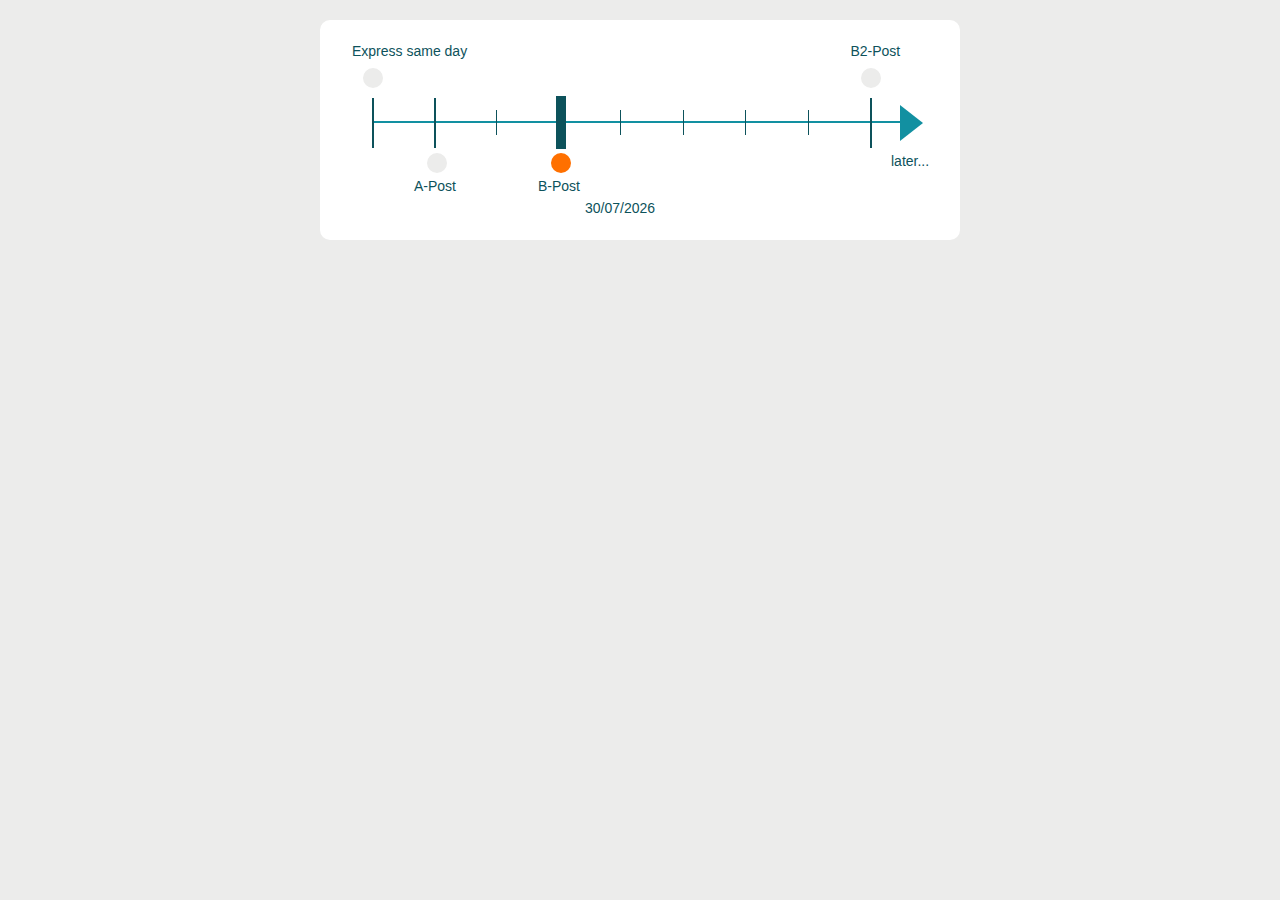
==== slider-04/index.html @ ef137e27 "first commit slider" ====
<!DOCTYPE html>
<html lang="en">
    <head>
        <meta charset="UTF-8">
        <meta http-equiv="X-UA-Compatible" content="IE=edge">
        <meta name="viewport" content="width=device-width, initial-scale=1.0">
        <title>Date Range Slider</title>
        <link rel="stylesheet" href="styles.css">
    </head>
    <body>

        <div class="slider-wrapper">
            <div class="slider-container">

                <!-- <div class="marker option">
                    <div class="marker__label">Express same day</div>
                </div>
                <div class="marker marker-1 option">
                    <div class="marker__label">A-post</div>
                </div>
                <div class="marker"></div>
                <div class="marker option selected">
                    <div class="marker__label">B-post</div>
                </div>
                <div class="marker"></div>
                <div class="marker"></div>
                <div class="marker"></div>
                <div class="marker"></div>
                <div class="marker"></div>
                <div class="marker option">
                    <div class="marker__label">B2-Post</div>
                </div> -->

                <input type="range" min="0" class="slider" step="1"
                    id="myRange" list="markers" />

                <div class="later"></div>
                <div id="date-display" class="value"></div>
            </div>
        </div>

        <script src="script.js"></script>
    </body>
</html>
---- slider-04/styles.css ----
body {
  text-align: center;
  background-color: #ececeb;
  font-family: Arial, Helvetica, sans-serif;
  font-size: 14px;
}
.value {
  font-size: 14px;
  margin: 70px auto 0 auto;
  text-align: center;
  line-height: 14px;
  display: inline-block;
  padding: 5px;
}

.slider-wrapper {
  color: #0d525b;
  max-width: 500px;
  margin: 20px auto;
  position: relative;
  padding: 90px 90px 20px 50px;
  background-color: white;
  border-radius: 10px;
}

/* Extend the line to the right */
.slider-wrapper::before{
  position: absolute;
  height: 0px;
  border-top:solid 2px #1290a1;
  width: 50px;
  content:"";
  top:101px;
  right:40px;
}

.later{
  position: absolute;
  content:"";
  top:-5px;
  right:-53px;
  width: 0; 
  height: 0; 
  border-top: 18px solid transparent;
  border-bottom: 18px solid transparent;
  border-left: 23px solid #1290a1;
}

.later:hover{
  border-left: 23px solid #0d525b;
  cursor: pointer;
}

.later::after{
  font-size:14px;
  content:"later...";
  position:absolute;
  left:-32px;
  top:30px;
}

/* to change the position in firefox so that it all lines up */
@-moz-document url-prefix(){
  .slider-wrapper::before{
    top:99px;
  }
  .later{
    top:-7px;
  }

}


.slider-container {
  width: 100%;
  /* border:solid 1px hotpink; */
  position: relative;
}

.marker {
  height: 25px;
  width: 1px;
  background-color: #0d525b;
  top: 0;
  position: absolute;
  z-index: 1;
}

.option.marker {
  height: 50px;
  width: 2px;
  top: -12px;
}

.option.marker::before {
  position: absolute;
  content: "";
  height: 20px;
  width: 20px;
  border-radius: 50%;
  background-color: #ececeb;
  top: -30px;
  left: -9px;
}

.option.marker:nth-child(odd)::before {
  top: 55px;
  left: -7px;
}

/* .option.marker:hover::before {
  background-color: orange;
} */

.selected.marker::before {
  background-color: #ff7000;
  
}

.option.marker .marker__label {
  position: absolute;
  /* content: "hello"; */
  /* background-color:hotpink; */
  top: -55px;
  left: -1000%;
  /* width:100px; */
  white-space: nowrap;
  display: block;
  /* display:none; */
}

.option.marker:nth-child(odd) .marker__label {
  /* background-color:hotpink; */
  top: 80px;
}

/* The slider itself */
.slider {
  -webkit-appearance: none; /* Override default CSS styles */
  appearance: none;
  width: 100%; /* Full-width */
  height: 2px; /* Specified height */
  background: #1290a1; /* Grey background */
  /* opacity:0.5 */
  /*  outline: none; Remove outline */
  /* opacity: 0.7; /* Set transparency (for mouse-over effects on hover) */
  /*-webkit-transition: .2s; /* 0.2 seconds transition on hover */
  /* transition: opacity .2s; */
  z-index: 200;
}

/* Mouse-over effects */
.slider:hover {
  /*opacity: 1; Fully shown on mouse-over */
}

/* The slider handle (use -webkit- (Chrome, Opera, Safari, Edge) and -moz- (Firefox) to override default look) */
.slider::-webkit-slider-thumb {
  -webkit-appearance: none; /* Override default look */
  appearance: none;
  width: 10px; /* Set a specific slider handle width */
  height: 53px; /* Slider handle height */
  background-color: #0d525b; /* Green background */
  cursor: pointer; /* Cursor on hover */
}

.slider::-moz-range-thumb {
  width: 10px; /* Set a specific slider handle width */
  height: 56px; /* Slider handle height */
  background-color: #0d525b; /* Green background */
  cursor: pointer; /* Cursor on hover */
}
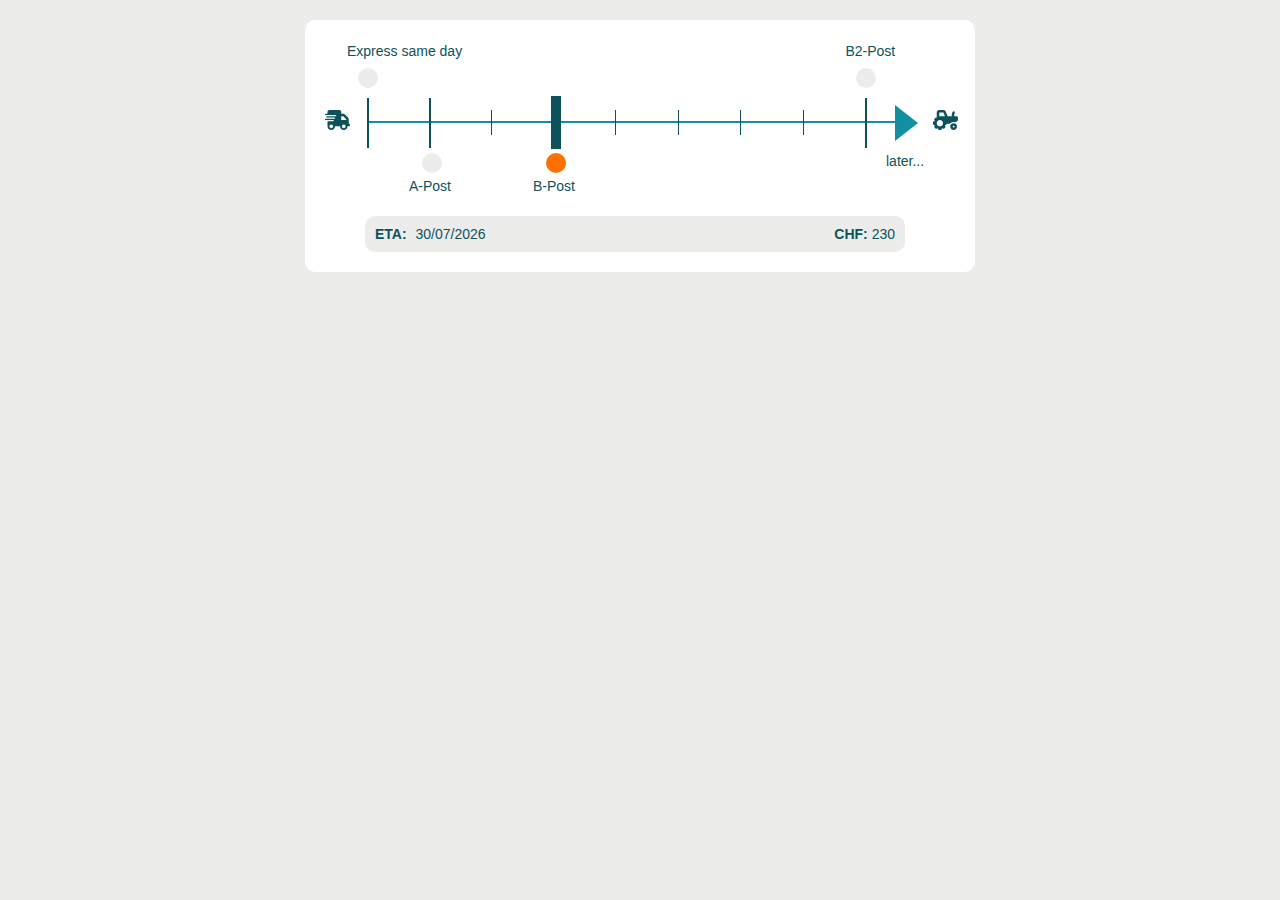
==== commit e7550b65: "added price and calendar modal" ====
--- a/slider-04/index.html
+++ b/slider-04/index.html
@@ -10,6 +10,10 @@
     <body>
 
         <div class="slider-wrapper">
+            <div class="fast-icon"></div>
+            <div class="slow-icon"></div>
+          
+
             <div class="slider-container">
 
                 <!-- <div class="marker option">
@@ -34,10 +38,19 @@
                 <input type="range" min="0" class="slider" step="1"
                     id="myRange" list="markers" />
 
-                <div class="later"></div>
-                <div id="date-display" class="value"></div>
+                <div class="later" data-open-modal></div>
+                <div class="info">
+                   <strong>ETA: </strong><div id="date-display" class="eta"></div>
+                   <div class="price"><strong>CHF: </strong><span id="price-display"></span></div>
+                </div>
+                
             </div>
+            
         </div>
+        <dialog data-modal>
+            <p>the calendar would be here</p>
+           <button data-close-modal>close</button>
+        </dialog>
 
         <script src="script.js"></script>
     </body>
--- a/slider-04/styles.css
+++ b/slider-04/styles.css
@@ -4,13 +4,28 @@
   font-family: Arial, Helvetica, sans-serif;
   font-size: 14px;
 }
-.value {
+
+.info{
+  position: relative;
   font-size: 14px;
-  margin: 70px auto 0 auto;
-  text-align: center;
-  line-height: 14px;
+  margin: 90px -40px 0 0;
+  text-align: left;
+  padding: 5px 5px 5px 10px;
+  background:#ececeb;
+  border-radius:10px
+}
+.eta {
+  text-align: left;
   display: inline-block;
   padding: 5px;
+  /* border:solid 2px green; */
+}
+
+.price {
+  text-align: right;float:right;
+  display: inline-block;
+  padding: 5px;
+
 }
 
 .slider-wrapper {
@@ -18,9 +33,29 @@
   max-width: 500px;
   margin: 20px auto;
   position: relative;
-  padding: 90px 90px 20px 50px;
+  padding: 90px 110px 20px 60px;
   background-color: white;
   border-radius: 10px;
+}
+
+.slider-wrapper .fast-icon{
+  position: absolute;
+  height:25px;
+  width:25px;
+  left:20px;
+  background:url('../icon/truck-fast-solid.svg')no-repeat;
+}
+
+
+.slider-wrapper  .slow-icon{
+  position: absolute;
+  height:25px;
+  width:25px;
+  right:17px;
+  background:url('../icon/tractor-solid.svg')no-repeat;
+
+  /* left:100%; */
+
 }
 
 /* Extend the line to the right */
@@ -31,7 +66,7 @@
   width: 50px;
   content:"";
   top:101px;
-  right:40px;
+  right:60px;
 }
 
 .later{
@@ -170,3 +205,12 @@
   background-color: #0d525b; /* Green background */
   cursor: pointer; /* Cursor on hover */
 }
+
+dialog{
+  border:solid 2px grey;
+  border-radius:10px;
+}
+
+dialog::backdrop{
+  background:rgba(0,0,0,0.5)
+}